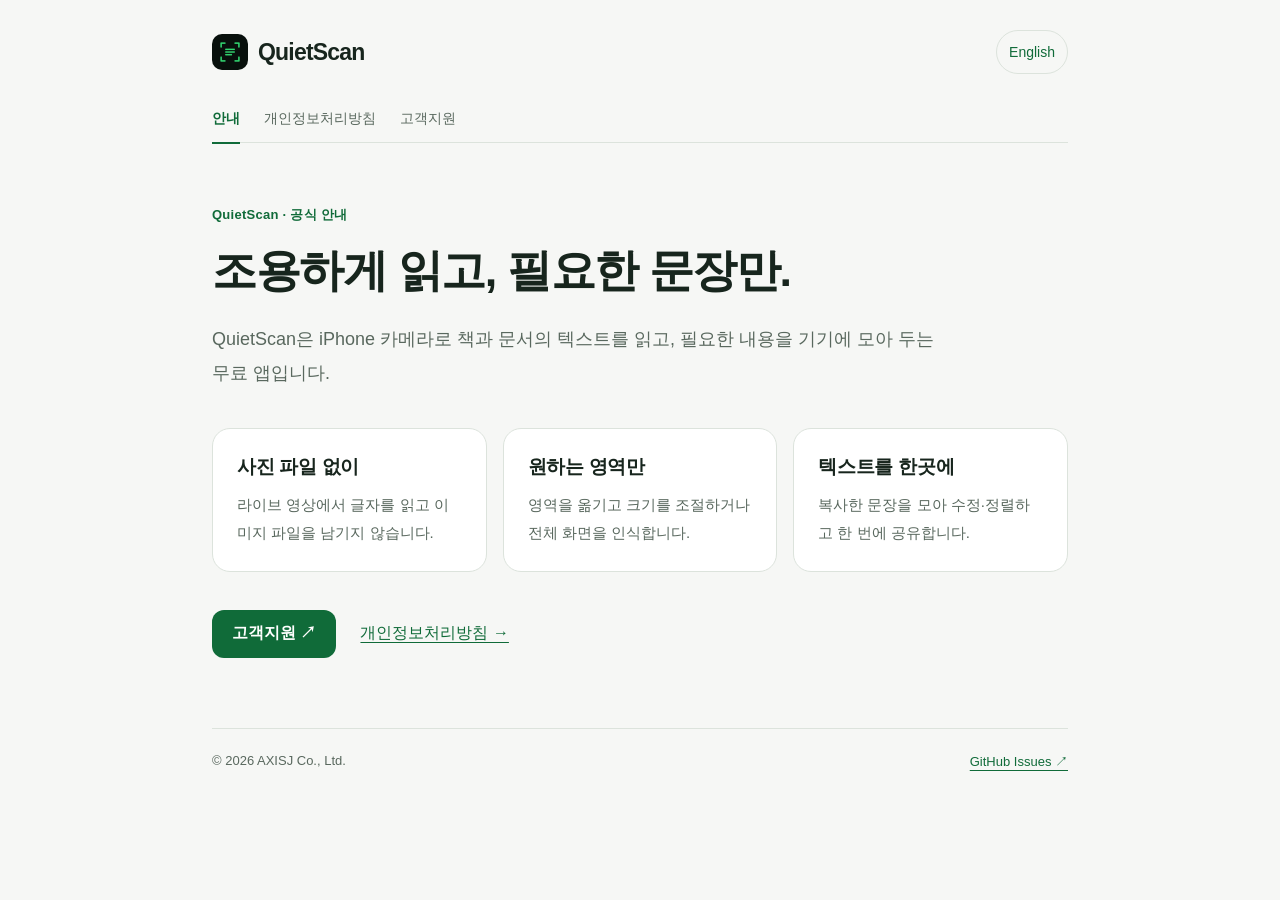
==== index.html @ 2fcbca22 "docs: publish QuietScan privacy and support pages" ====
<!doctype html>
<html lang="ko">
<head><meta charset="utf-8"><meta name="viewport" content="width=device-width,initial-scale=1"><meta name="color-scheme" content="light dark">
<title>조용하게 읽고, 필요한 문장만. — QuietScan</title><meta name="description" content="QuietScan은 iPhone 카메라로 책과 문서의 텍스트를 읽고, 필요한 내용을 기기에 모아 두는 무료 앱입니다."><link rel="icon" href="assets/icon.png"><link rel="stylesheet" href="assets/style.css"></head>
<body><a class="skip" href="#main">본문으로 건너뛰기</a><header><a class="brand" href="index.html"><img src="assets/icon.png" width="36" height="36" alt="">QuietScan</a><a class="language" href="en/index.html" lang="en">English</a></header>
<nav aria-label="주요 메뉴"><a href="index.html" aria-current="page">안내</a><a href="privacy.html">개인정보처리방침</a><a href="support.html">고객지원</a></nav><main id="main"><p class="eyebrow">QuietScan · 공식 안내</p><h1>조용하게 읽고, 필요한 문장만.</h1><p class="lead">QuietScan은 iPhone 카메라로 책과 문서의 텍스트를 읽고, 필요한 내용을 기기에 모아 두는 무료 앱입니다.</p><div class="cards"><section class="card"><h2>사진 파일 없이</h2><p>라이브 영상에서 글자를 읽고 이미지 파일을 남기지 않습니다.</p></section><section class="card"><h2>원하는 영역만</h2><p>영역을 옮기고 크기를 조절하거나 전체 화면을 인식합니다.</p></section><section class="card"><h2>텍스트를 한곳에</h2><p>복사한 문장을 모아 수정·정렬하고 한 번에 공유합니다.</p></section></div><div class="actions"><a class="button" href="support.html">고객지원 ↗</a><a class="secondary" href="privacy.html">개인정보처리방침 →</a></div></main>
<footer><span>© 2026 AXISJ Co., Ltd.</span><a href="https://github.com/axisj/QuietScan/issues">GitHub Issues ↗</a></footer></body></html>
---- assets/style.css ----
:root{color-scheme:light dark;--bg:#f6f7f5;--paper:#fff;--text:#17251d;--muted:#59685e;--line:#dce3dc;--green:#106b39;--soft:#e6f4e9;font-family:-apple-system,BlinkMacSystemFont,"Segoe UI",sans-serif;background:var(--bg);color:var(--text)}*{box-sizing:border-box}body{max-width:920px;margin:0 auto;padding:0 32px}a{color:var(--green);text-underline-offset:4px}a:hover{text-decoration-thickness:2px}a:focus-visible{outline:3px solid var(--green);outline-offset:5px;border-radius:4px}.skip{position:absolute;left:16px;top:-100px;background:var(--paper);padding:12px;z-index:2}.skip:focus{top:12px}header{display:flex;align-items:center;justify-content:space-between;gap:20px;padding:30px 0 22px}.brand{display:flex;align-items:center;gap:10px;font-size:23px;font-weight:750;letter-spacing:-.8px;color:var(--text);text-decoration:none}.brand img{border-radius:10px}.language{display:inline-flex;align-items:center;min-height:44px;padding:0 12px;border:1px solid var(--line);border-radius:24px;font-size:14px;text-decoration:none}nav{display:flex;gap:24px;border-bottom:1px solid var(--line);flex-wrap:wrap}nav a{padding:14px 0;color:var(--muted);font-size:14px;text-decoration:none}nav a[aria-current]{color:var(--green);box-shadow:0 2px 0 var(--green);font-weight:650}main{padding:60px 0 64px;min-height:65vh}.eyebrow{color:var(--green);font-size:13px;font-weight:650;letter-spacing:.02em;margin:0 0 16px}h1{font-size:clamp(30px,5.2vw,45px);letter-spacing:-1.4px;line-height:1.25;margin:0 0 24px;word-break:keep-all;text-wrap:balance}h2{font-size:19px;line-height:1.5;letter-spacing:-.3px;margin:0 0 10px}p,li{font-size:16px;line-height:1.85;overflow-wrap:anywhere}p{margin:0}.lead{font-size:18px;line-height:1.85;color:var(--muted);max-width:740px}.cards{display:grid;grid-template-columns:repeat(3,1fr);gap:16px;margin:38px 0}.card{padding:24px;background:var(--paper);border:1px solid var(--line);border-radius:18px}.card p{font-size:15px;color:var(--muted)}.actions{display:flex;align-items:center;gap:24px;flex-wrap:wrap}.button{display:inline-flex;align-items:center;justify-content:center;min-height:48px;background:var(--green);color:#fff;padding:10px 20px;border-radius:12px;text-decoration:none;font-weight:600}.secondary{display:inline-flex;align-items:center;min-height:44px}.callout{margin:28px 0 36px;padding:20px 24px;background:var(--soft);border-radius:14px;font-size:17px;line-height:1.75;font-weight:600}.prose{margin-top:32px;max-width:760px}.prose p,.prose li{color:var(--muted)}ol{padding-left:24px;margin:12px 0}li{padding-left:5px;margin:8px 0}.contact{margin-top:40px;padding:28px;background:var(--paper);border:1px solid var(--line);border-radius:18px;line-height:2}.contact p{color:var(--muted);margin-bottom:16px}.contact a:not(.button){display:inline-block;min-height:44px}footer{display:flex;justify-content:space-between;gap:16px;flex-wrap:wrap;padding:24px 0 32px;border-top:1px solid var(--line);font-size:13px;color:var(--muted)}footer a{min-height:32px}@media(max-width:620px){body{padding:0 22px}header{padding-top:22px}nav{gap:22px}main{padding-top:38px}.cards{grid-template-columns:1fr;gap:12px;margin:28px 0}.card{padding:20px}h1{letter-spacing:-.9px}.lead{font-size:17px}.contact{padding:22px}.callout{padding:18px 20px}}@media(prefers-color-scheme:dark){:root{--bg:#111913;--paper:#1a251d;--text:#eef4ef;--muted:#b8c6bc;--line:#344639;--green:#8ae6a8;--soft:#203e2b}.button{color:#102118}}
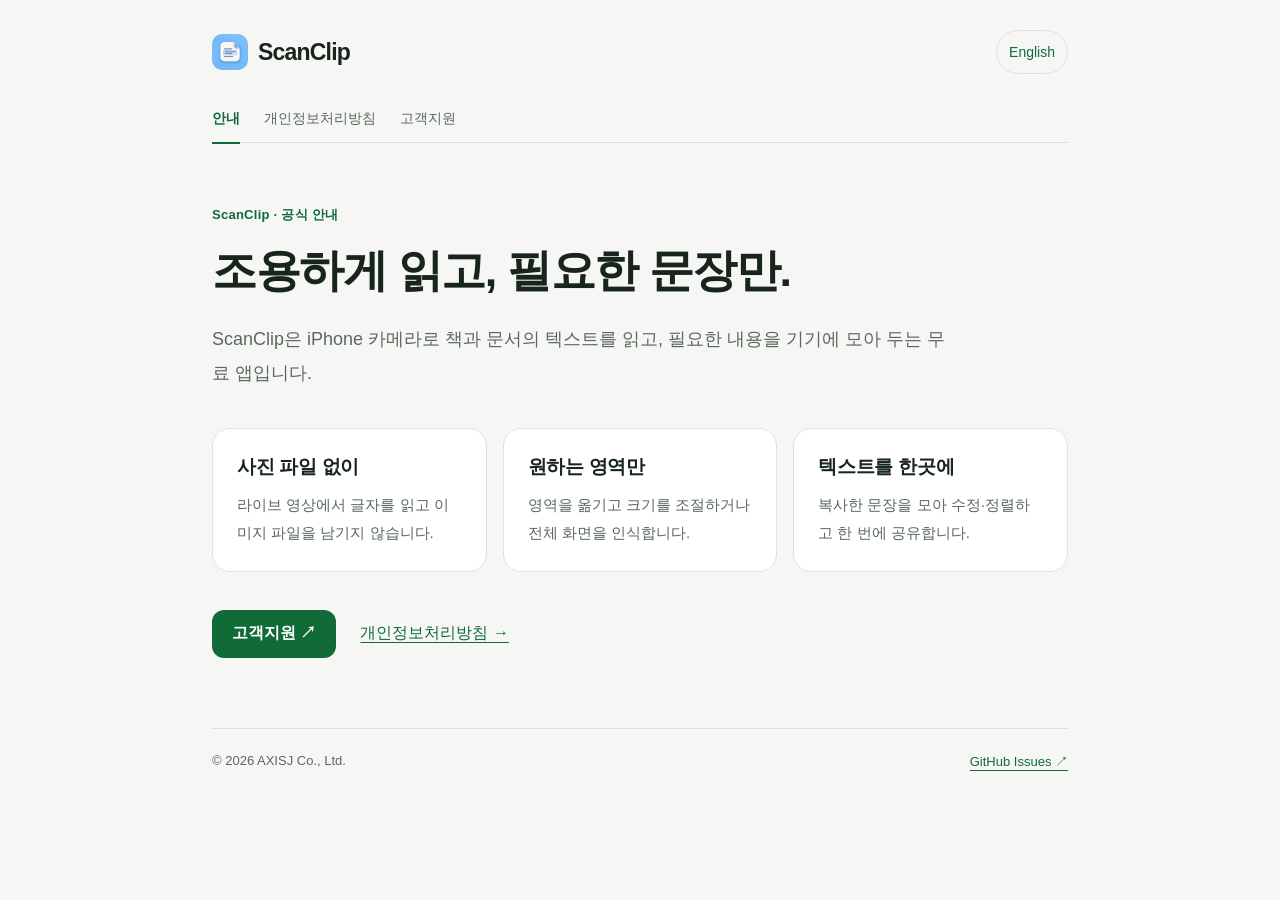
==== commit e38b635a: "Rename QuietScan to ScanClip and update app icon" ====
--- a/index.html
+++ b/index.html
@@ -1,7 +1,7 @@
 <!doctype html>
 <html lang="ko">
 <head><meta charset="utf-8"><meta name="viewport" content="width=device-width,initial-scale=1"><meta name="color-scheme" content="light dark">
-<title>조용하게 읽고, 필요한 문장만. — QuietScan</title><meta name="description" content="QuietScan은 iPhone 카메라로 책과 문서의 텍스트를 읽고, 필요한 내용을 기기에 모아 두는 무료 앱입니다."><link rel="icon" href="assets/icon.png"><link rel="stylesheet" href="assets/style.css"></head>
-<body><a class="skip" href="#main">본문으로 건너뛰기</a><header><a class="brand" href="index.html"><img src="assets/icon.png" width="36" height="36" alt="">QuietScan</a><a class="language" href="en/index.html" lang="en">English</a></header>
-<nav aria-label="주요 메뉴"><a href="index.html" aria-current="page">안내</a><a href="privacy.html">개인정보처리방침</a><a href="support.html">고객지원</a></nav><main id="main"><p class="eyebrow">QuietScan · 공식 안내</p><h1>조용하게 읽고, 필요한 문장만.</h1><p class="lead">QuietScan은 iPhone 카메라로 책과 문서의 텍스트를 읽고, 필요한 내용을 기기에 모아 두는 무료 앱입니다.</p><div class="cards"><section class="card"><h2>사진 파일 없이</h2><p>라이브 영상에서 글자를 읽고 이미지 파일을 남기지 않습니다.</p></section><section class="card"><h2>원하는 영역만</h2><p>영역을 옮기고 크기를 조절하거나 전체 화면을 인식합니다.</p></section><section class="card"><h2>텍스트를 한곳에</h2><p>복사한 문장을 모아 수정·정렬하고 한 번에 공유합니다.</p></section></div><div class="actions"><a class="button" href="support.html">고객지원 ↗</a><a class="secondary" href="privacy.html">개인정보처리방침 →</a></div></main>
-<footer><span>© 2026 AXISJ Co., Ltd.</span><a href="https://github.com/axisj/QuietScan/issues">GitHub Issues ↗</a></footer></body></html>+<title>조용하게 읽고, 필요한 문장만. — ScanClip</title><meta name="description" content="ScanClip은 iPhone 카메라로 책과 문서의 텍스트를 읽고, 필요한 내용을 기기에 모아 두는 무료 앱입니다."><link rel="icon" href="assets/icon.png"><link rel="stylesheet" href="assets/style.css"></head>
+<body><a class="skip" href="#main">본문으로 건너뛰기</a><header><a class="brand" href="index.html"><img src="assets/icon.png" width="36" height="36" alt="">ScanClip</a><a class="language" href="en/index.html" lang="en">English</a></header>
+<nav aria-label="주요 메뉴"><a href="index.html" aria-current="page">안내</a><a href="privacy.html">개인정보처리방침</a><a href="support.html">고객지원</a></nav><main id="main"><p class="eyebrow">ScanClip · 공식 안내</p><h1>조용하게 읽고, 필요한 문장만.</h1><p class="lead">ScanClip은 iPhone 카메라로 책과 문서의 텍스트를 읽고, 필요한 내용을 기기에 모아 두는 무료 앱입니다.</p><div class="cards"><section class="card"><h2>사진 파일 없이</h2><p>라이브 영상에서 글자를 읽고 이미지 파일을 남기지 않습니다.</p></section><section class="card"><h2>원하는 영역만</h2><p>영역을 옮기고 크기를 조절하거나 전체 화면을 인식합니다.</p></section><section class="card"><h2>텍스트를 한곳에</h2><p>복사한 문장을 모아 수정·정렬하고 한 번에 공유합니다.</p></section></div><div class="actions"><a class="button" href="support.html">고객지원 ↗</a><a class="secondary" href="privacy.html">개인정보처리방침 →</a></div></main>
+<footer><span>© 2026 AXISJ Co., Ltd.</span><a href="https://github.com/axisj/ScanClip/issues">GitHub Issues ↗</a></footer></body></html>
